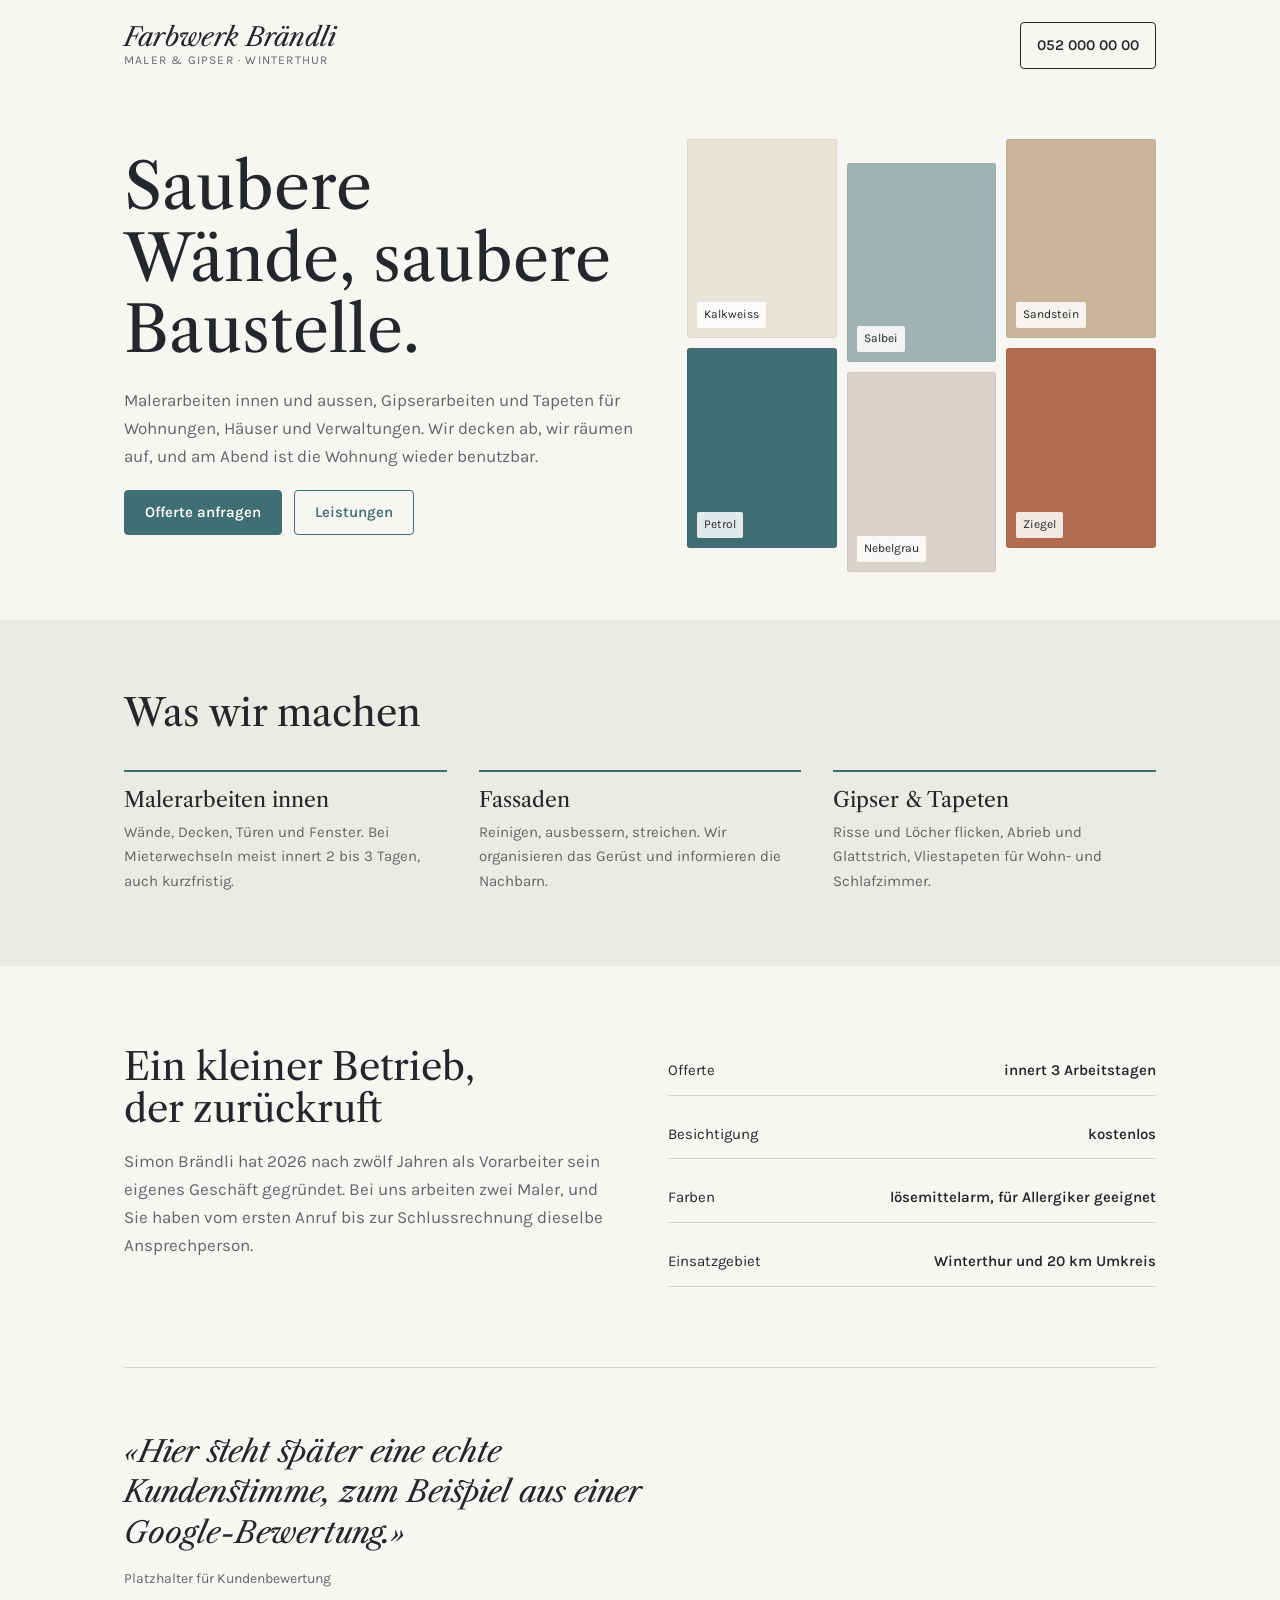
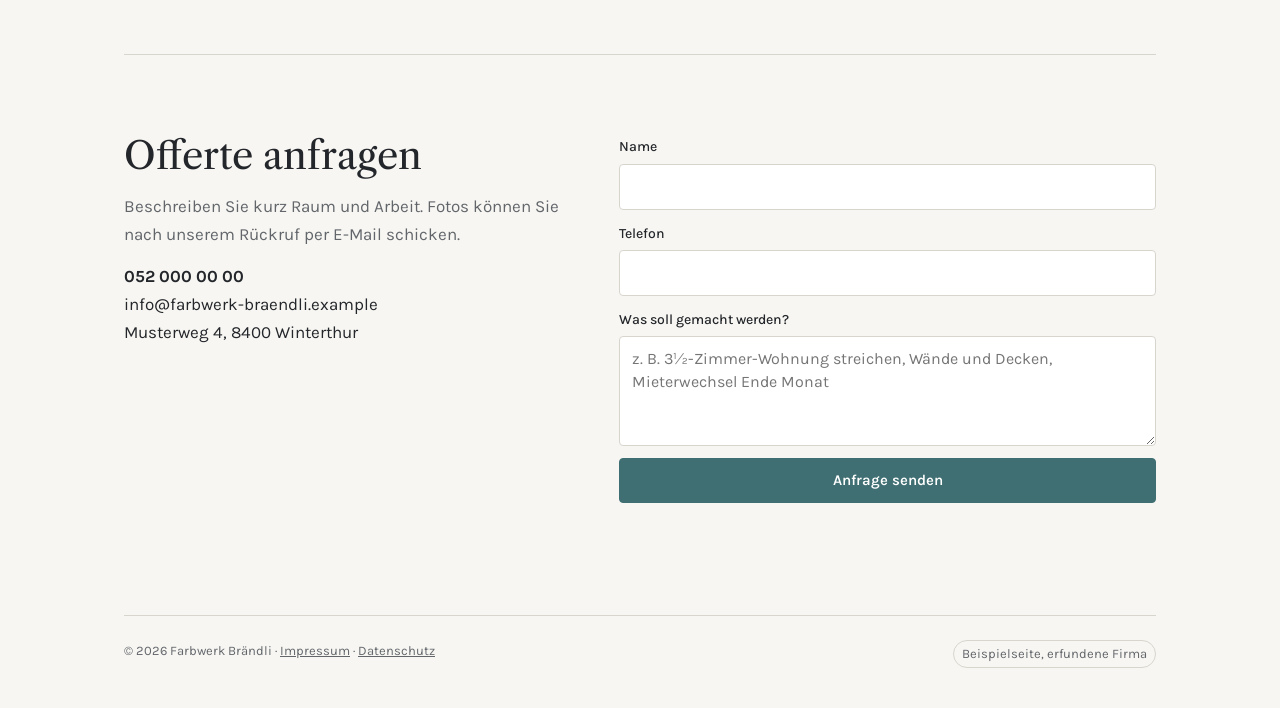
==== farbwerk-braendli/index.html @ b123215e "Übersichtsseite mit drei Beispielseiten Co-Authored-By: Claude Opus 5.5 <noreply@anthropic.com> Clau" ====
<!DOCTYPE html>
<html lang="de-CH">
<head>
<meta charset="utf-8">
<meta name="viewport" content="width=device-width, initial-scale=1">
<title>Farbwerk Brändli</title>
<link rel="preconnect" href="https://fonts.googleapis.com">
<link rel="preconnect" href="https://fonts.gstatic.com" crossorigin>
<link href="https://fonts.googleapis.com/css2?family=Libre+Caslon+Text:ital@0;1&family=Karla:wght@400;500;600&display=swap" rel="stylesheet">
<style>
:root {
  /* Layout: schmale Textspalte, Farbmuster als Bildsprache, Kontakt immer sichtbar */
  --chalk: #f7f6f2;
  --wall: #eceae4;
  --ink: #23262a;
  --muted: #62666b;
  --teal: #3f6f73;
  --line: #d8d5cd;
  --display: "Libre Caslon Text", Georgia, serif;
  --body: "Karla", "Helvetica Neue", Arial, sans-serif;
  color-scheme: light;
}
* { box-sizing: border-box; }
html, body { margin: 0; }
body { background: var(--chalk); color: var(--ink); font: 400 17px/1.65 var(--body); }
a { color: inherit; }
a:focus-visible, button:focus-visible, input:focus-visible, textarea:focus-visible { outline: 2px solid var(--teal); outline-offset: 3px; }
.wrap { max-width: 1080px; margin: 0 auto; padding: 0 24px; }
h1, h2, h3 { font-family: var(--display); font-weight: 400; margin: 0; line-height: 1.12; text-wrap: balance; }
h1 { font-size: clamp(40px, 6vw, 64px); }
h2 { font-size: clamp(28px, 3.6vw, 38px); }
h3 { font-size: 21px; }
p { margin: 0; max-width: 60ch; }
.muted { color: var(--muted); }

header { display: flex; justify-content: space-between; align-items: center; gap: 16px; padding: 22px 0; }
.brand { text-decoration: none; display: grid; line-height: 1.1; }
.brand b { font: italic 400 26px/1 var(--display); }
.brand small { font-size: 12px; letter-spacing: .1em; text-transform: uppercase; color: var(--muted); margin-top: 4px; }
.call { text-decoration: none; font-weight: 600; font-size: 15px; padding: 10px 16px; border: 1px solid var(--ink); border-radius: 4px; }
.call:hover { background: var(--ink); color: var(--chalk); }

.hero { display: grid; grid-template-columns: 1.1fr 1fr; gap: 48px; align-items: center; padding: 48px 0 72px; }
.hero .copy { display: grid; gap: 20px; }
.hero .btns { display: flex; gap: 12px; flex-wrap: wrap; }
.btn { display: inline-block; text-decoration: none; font: 600 15px/1 var(--body); padding: 14px 20px; border-radius: 4px; border: 1px solid var(--teal); background: var(--teal); color: #fff; cursor: pointer; }
.btn.ghost { background: transparent; color: var(--teal); }

/* Farbmuster statt Stockfoto */
.swatches { display: grid; grid-template-columns: repeat(3, 1fr); gap: 10px; }
.sw { aspect-ratio: 3 / 4; border-radius: 3px; display: flex; align-items: flex-end; padding: 10px; font-size: 12px; box-shadow: inset 0 0 0 1px rgba(0,0,0,.06); }
.sw span { background: rgba(255,255,255,.85); padding: 3px 7px; border-radius: 2px; color: var(--ink); }
.sw:nth-child(2) { transform: translateY(24px); }
.sw:nth-child(5) { transform: translateY(24px); }

.band { background: var(--wall); padding: 72px 0; }
.services { display: grid; grid-template-columns: repeat(3, 1fr); gap: 32px; margin-top: 36px; }
.service { display: grid; gap: 8px; align-content: start; padding-top: 16px; border-top: 2px solid var(--teal); }
.service p { font-size: 15px; color: var(--muted); }

.split { display: grid; grid-template-columns: 1fr 1fr; gap: 56px; padding: 80px 0; align-items: start; }
.split .facts { display: grid; gap: 14px; }
.row { display: flex; justify-content: space-between; gap: 16px; padding: 12px 0; border-bottom: 1px solid var(--line); font-size: 15px; }
.row strong { font-weight: 600; }

.quote { padding: 64px 0; border-top: 1px solid var(--line); border-bottom: 1px solid var(--line); display: grid; gap: 14px; }
.quote blockquote { margin: 0; font: italic 400 clamp(22px, 3vw, 30px)/1.35 var(--display); max-width: 30ch; }

.contact { display: grid; grid-template-columns: 1fr 1.2fr; gap: 48px; padding: 80px 0; }
form { display: grid; gap: 12px; }
label { display: grid; gap: 5px; font-size: 14px; font-weight: 500; }
input, textarea { font: 400 16px/1.4 var(--body); padding: 11px 12px; border: 1px solid var(--line); border-radius: 4px; background: #fff; color: var(--ink); }
textarea { min-height: 110px; resize: vertical; }
.note { font-size: 14px; color: var(--teal); min-height: 1.4em; }

footer { border-top: 1px solid var(--line); padding: 24px 0 40px; display: flex; justify-content: space-between; gap: 16px; flex-wrap: wrap; font-size: 13px; color: var(--muted); }
.tag { display: inline-block; padding: 2px 8px; border: 1px solid var(--line); border-radius: 99px; }

@media (max-width: 820px) {
  .hero, .split, .contact { grid-template-columns: 1fr; }
  .services { grid-template-columns: 1fr; }
  .hero { padding-top: 24px; }
}
@media (prefers-reduced-motion: reduce) { * { transition: none !important; } }
</style>
</head>
<body>
<div class="wrap">
  <header>
    <a class="brand" href="#top"><b>Farbwerk Brändli</b><small>Maler &amp; Gipser · Winterthur</small></a>
    <a class="call" href="tel:+41520000000">052 000 00 00</a>
  </header>

  <section class="hero" id="top">
    <div class="copy">
      <h1>Saubere Wände, saubere Baustelle.</h1>
      <p class="muted">Malerarbeiten innen und aussen, Gipserarbeiten und Tapeten für Wohnungen, Häuser und Verwaltungen. Wir decken ab, wir räumen auf, und am Abend ist die Wohnung wieder benutzbar.</p>
      <div class="btns">
        <a class="btn" href="#offerte">Offerte anfragen</a>
        <a class="btn ghost" href="#leistungen">Leistungen</a>
      </div>
    </div>
    <div class="swatches" role="img" aria-label="Farbmuster als Platzhalter für Projektfotos">
      <div class="sw" style="background:#e9e4d8"><span>Kalkweiss</span></div>
      <div class="sw" style="background:#9fb4b1"><span>Salbei</span></div>
      <div class="sw" style="background:#c9b59a"><span>Sandstein</span></div>
      <div class="sw" style="background:#3f6f73"><span>Petrol</span></div>
      <div class="sw" style="background:#d9d3cb"><span>Nebelgrau</span></div>
      <div class="sw" style="background:#b26b4c"><span>Ziegel</span></div>
    </div>
  </section>
</div>

<section class="band" id="leistungen">
  <div class="wrap">
    <h2>Was wir machen</h2>
    <div class="services">
      <article class="service"><h3>Malerarbeiten innen</h3><p>Wände, Decken, Türen und Fenster. Bei Mieterwechseln meist innert 2 bis 3 Tagen, auch kurzfristig.</p></article>
      <article class="service"><h3>Fassaden</h3><p>Reinigen, ausbessern, streichen. Wir organisieren das Gerüst und informieren die Nachbarn.</p></article>
      <article class="service"><h3>Gipser &amp; Tapeten</h3><p>Risse und Löcher flicken, Abrieb und Glattstrich, Vliestapeten für Wohn- und Schlafzimmer.</p></article>
    </div>
  </div>
</section>

<div class="wrap">
  <section class="split">
    <div style="display:grid;gap:16px">
      <h2>Ein kleiner Betrieb, der zurückruft</h2>
      <p class="muted">Simon Brändli hat 2026 nach zwölf Jahren als Vorarbeiter sein eigenes Geschäft gegründet. Bei uns arbeiten zwei Maler, und Sie haben vom ersten Anruf bis zur Schlussrechnung dieselbe Ansprechperson.</p>
    </div>
    <div class="facts">
      <div class="row"><span>Offerte</span><strong>innert 3 Arbeitstagen</strong></div>
      <div class="row"><span>Besichtigung</span><strong>kostenlos</strong></div>
      <div class="row"><span>Farben</span><strong>lösemittelarm, für Allergiker geeignet</strong></div>
      <div class="row"><span>Einsatzgebiet</span><strong>Winterthur und 20 km Umkreis</strong></div>
    </div>
  </section>

  <section class="quote">
    <blockquote>«Hier steht später eine echte Kundenstimme, zum Beispiel aus einer Google-Bewertung.»</blockquote>
    <span class="muted" style="font-size:14px">Platzhalter für Kundenbewertung</span>
  </section>

  <section class="contact" id="offerte">
    <div style="display:grid;gap:14px;align-content:start">
      <h2>Offerte anfragen</h2>
      <p class="muted">Beschreiben Sie kurz Raum und Arbeit. Fotos können Sie nach unserem Rückruf per E-Mail schicken.</p>
      <p><strong>052 000 00 00</strong><br>info@farbwerk-braendli.example<br>Musterweg 4, 8400 Winterthur</p>
    </div>
    <form id="form" novalidate>
      <label for="f-name">Name<input id="f-name" autocomplete="name"></label>
      <label for="f-tel">Telefon<input id="f-tel" type="tel" autocomplete="tel"></label>
      <label for="f-msg">Was soll gemacht werden?<textarea id="f-msg" placeholder="z. B. 3½-Zimmer-Wohnung streichen, Wände und Decken, Mieterwechsel Ende Monat"></textarea></label>
      <button class="btn" type="submit">Anfrage senden</button>
      <p class="note" id="note" role="status"></p>
    </form>
  </section>

  <footer>
    <span>© 2026 Farbwerk Brändli · <a href="#top">Impressum</a> · <a href="#top">Datenschutz</a></span>
    <span class="tag">Beispielseite, erfundene Firma</span>
  </footer>
</div>
<script>
document.getElementById('form').addEventListener('submit', function (e) {
  e.preventDefault();
  var n = document.getElementById('f-name').value.trim();
  document.getElementById('note').textContent = n
    ? 'Danke, ' + n + '. Beispielseite: Auf einer echten Seite ginge die Anfrage jetzt per E-Mail an den Betrieb.'
    : 'Bitte geben Sie Ihren Namen an.';
});
</script>
</body>
</html>
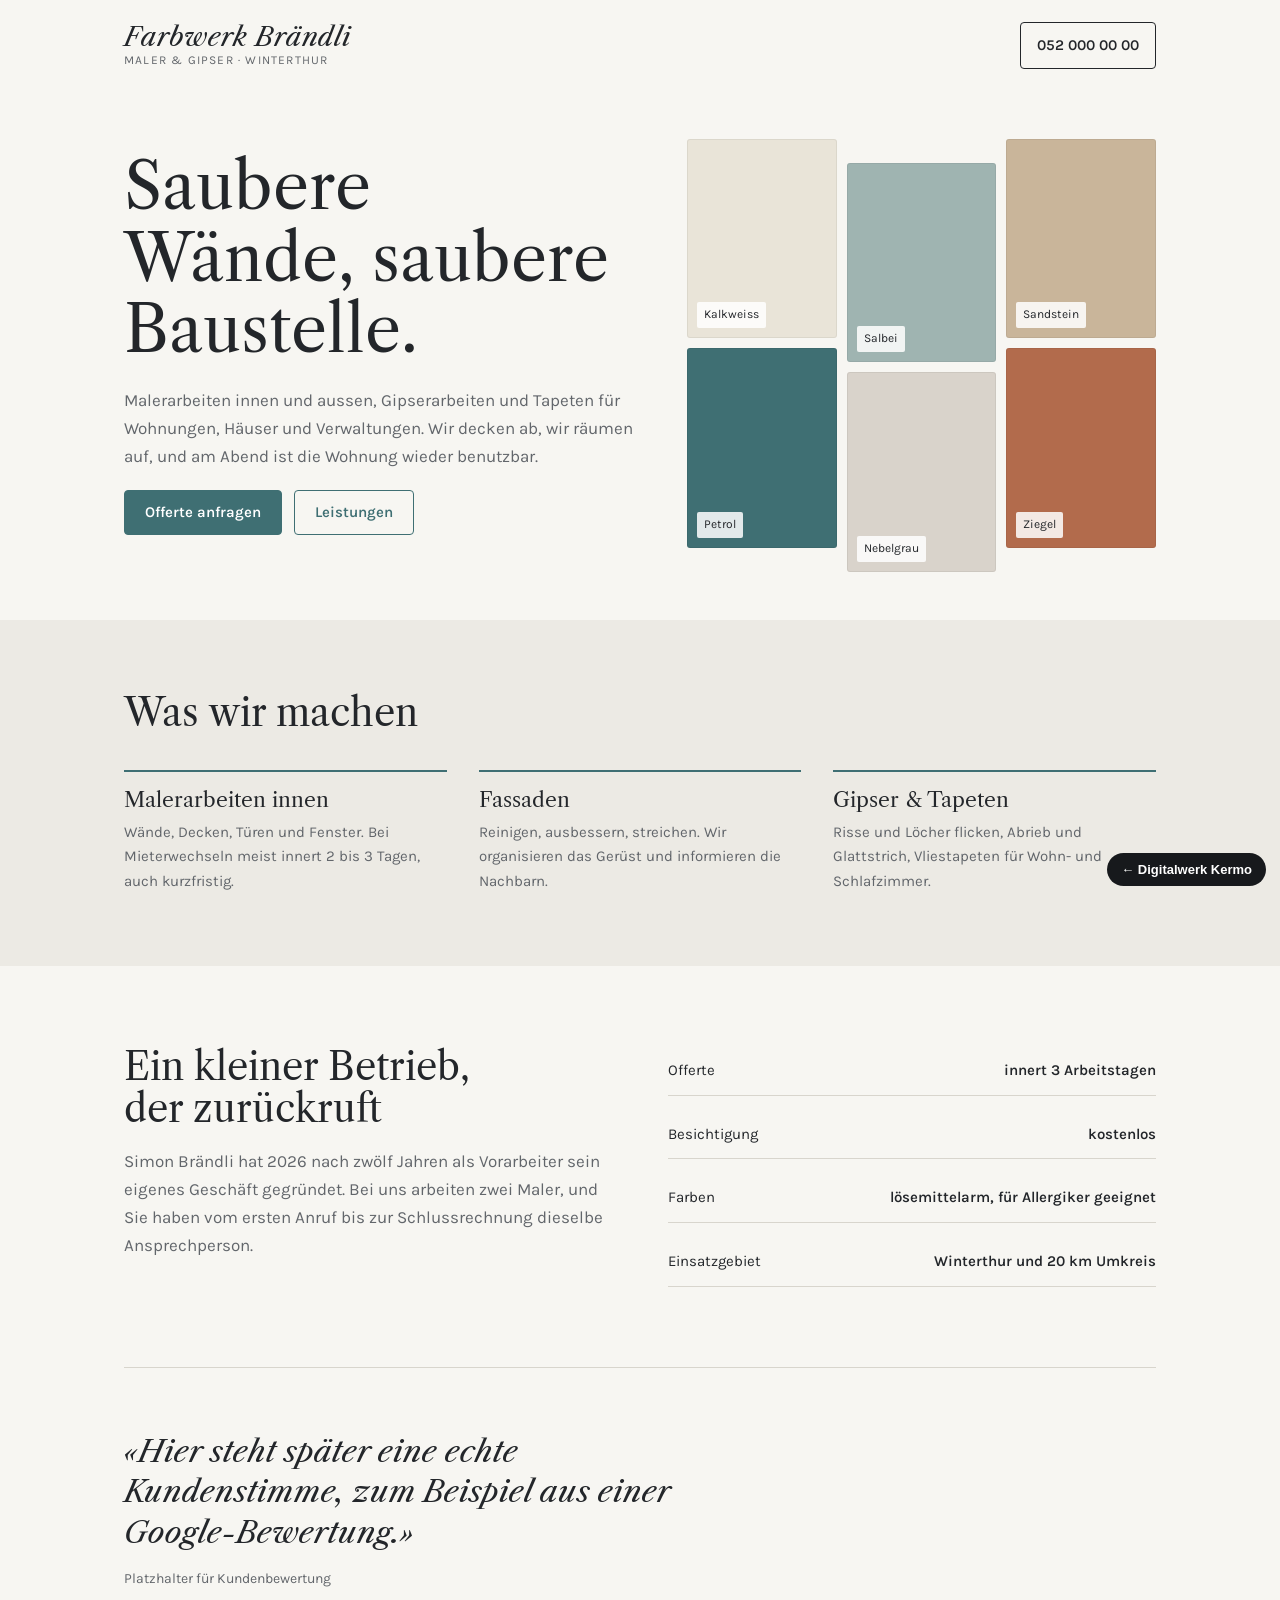
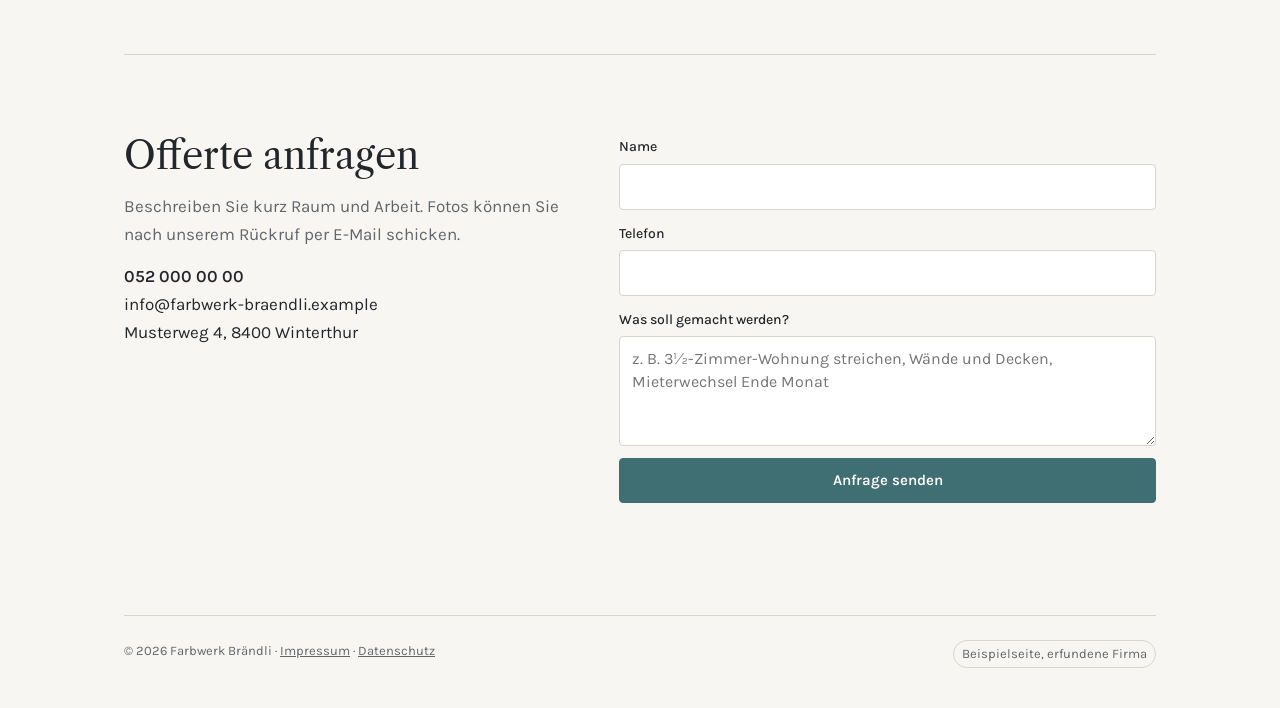
==== commit e1ee325f: "Kontakt, Impressum und Datenschutz; Schriften lokal statt von Google Co-Authored-By: Claude Opus 5.5" ====
--- a/farbwerk-braendli/index.html
+++ b/farbwerk-braendli/index.html
@@ -4,9 +4,7 @@
 <meta charset="utf-8">
 <meta name="viewport" content="width=device-width, initial-scale=1">
 <title>Farbwerk Brändli</title>
-<link rel="preconnect" href="https://fonts.googleapis.com">
-<link rel="preconnect" href="https://fonts.gstatic.com" crossorigin>
-<link href="https://fonts.googleapis.com/css2?family=Libre+Caslon+Text:ital@0;1&family=Karla:wght@400;500;600&display=swap" rel="stylesheet">
+<link href="../fonts/fonts.css" rel="stylesheet">
 <style>
 :root {
   /* Layout: schmale Textspalte, Farbmuster als Bildsprache, Kontakt immer sichtbar */
@@ -85,6 +83,7 @@
 </style>
 </head>
 <body>
+<a href="../" style="position:fixed;right:14px;bottom:14px;z-index:50;background:#17191c;color:#fff;font:600 13px/1 sans-serif;padding:10px 14px;border-radius:99px;text-decoration:none">← Digitalwerk Kermo</a>
 <div class="wrap">
   <header>
     <a class="brand" href="#top"><b>Farbwerk Brändli</b><small>Maler &amp; Gipser · Winterthur</small></a>
--- a/fonts/fonts.css
+++ b/fonts/fonts.css
@@ -0,0 +1,18 @@
+@font-face{font-family:'Schibsted Grotesk';font-style:normal;font-weight:500;font-display:swap;src:url('schibsted-grotesk-latin-500-normal.woff2') format('woff2');}
+@font-face{font-family:'Schibsted Grotesk';font-style:normal;font-weight:600;font-display:swap;src:url('schibsted-grotesk-latin-600-normal.woff2') format('woff2');}
+@font-face{font-family:'Schibsted Grotesk';font-style:normal;font-weight:700;font-display:swap;src:url('schibsted-grotesk-latin-700-normal.woff2') format('woff2');}
+@font-face{font-family:'Source Sans 3';font-style:normal;font-weight:400;font-display:swap;src:url('source-sans-3-latin-400-normal.woff2') format('woff2');}
+@font-face{font-family:'Source Sans 3';font-style:normal;font-weight:600;font-display:swap;src:url('source-sans-3-latin-600-normal.woff2') format('woff2');}
+@font-face{font-family:'Cormorant Garamond';font-style:normal;font-weight:400;font-display:swap;src:url('cormorant-garamond-latin-400-normal.woff2') format('woff2');}
+@font-face{font-family:'Cormorant Garamond';font-style:normal;font-weight:500;font-display:swap;src:url('cormorant-garamond-latin-500-normal.woff2') format('woff2');}
+@font-face{font-family:'Cormorant Garamond';font-style:italic;font-weight:400;font-display:swap;src:url('cormorant-garamond-latin-400-italic.woff2') format('woff2');}
+@font-face{font-family:'Work Sans';font-style:normal;font-weight:400;font-display:swap;src:url('work-sans-latin-400-normal.woff2') format('woff2');}
+@font-face{font-family:'Work Sans';font-style:normal;font-weight:500;font-display:swap;src:url('work-sans-latin-500-normal.woff2') format('woff2');}
+@font-face{font-family:'Libre Caslon Text';font-style:normal;font-weight:400;font-display:swap;src:url('libre-caslon-text-latin-400-normal.woff2') format('woff2');}
+@font-face{font-family:'Libre Caslon Text';font-style:italic;font-weight:400;font-display:swap;src:url('libre-caslon-text-latin-400-italic.woff2') format('woff2');}
+@font-face{font-family:'Karla';font-style:normal;font-weight:400;font-display:swap;src:url('karla-latin-400-normal.woff2') format('woff2');}
+@font-face{font-family:'Karla';font-style:normal;font-weight:500;font-display:swap;src:url('karla-latin-500-normal.woff2') format('woff2');}
+@font-face{font-family:'Karla';font-style:normal;font-weight:600;font-display:swap;src:url('karla-latin-600-normal.woff2') format('woff2');}
+@font-face{font-family:'Archivo';font-style:normal;font-weight:500;font-display:swap;src:url('archivo-latin-500-normal.woff2') format('woff2');}
+@font-face{font-family:'Archivo';font-style:normal;font-weight:600;font-display:swap;src:url('archivo-latin-600-normal.woff2') format('woff2');}
+@font-face{font-family:'Archivo';font-style:normal;font-weight:700;font-display:swap;src:url('archivo-latin-700-normal.woff2') format('woff2');}
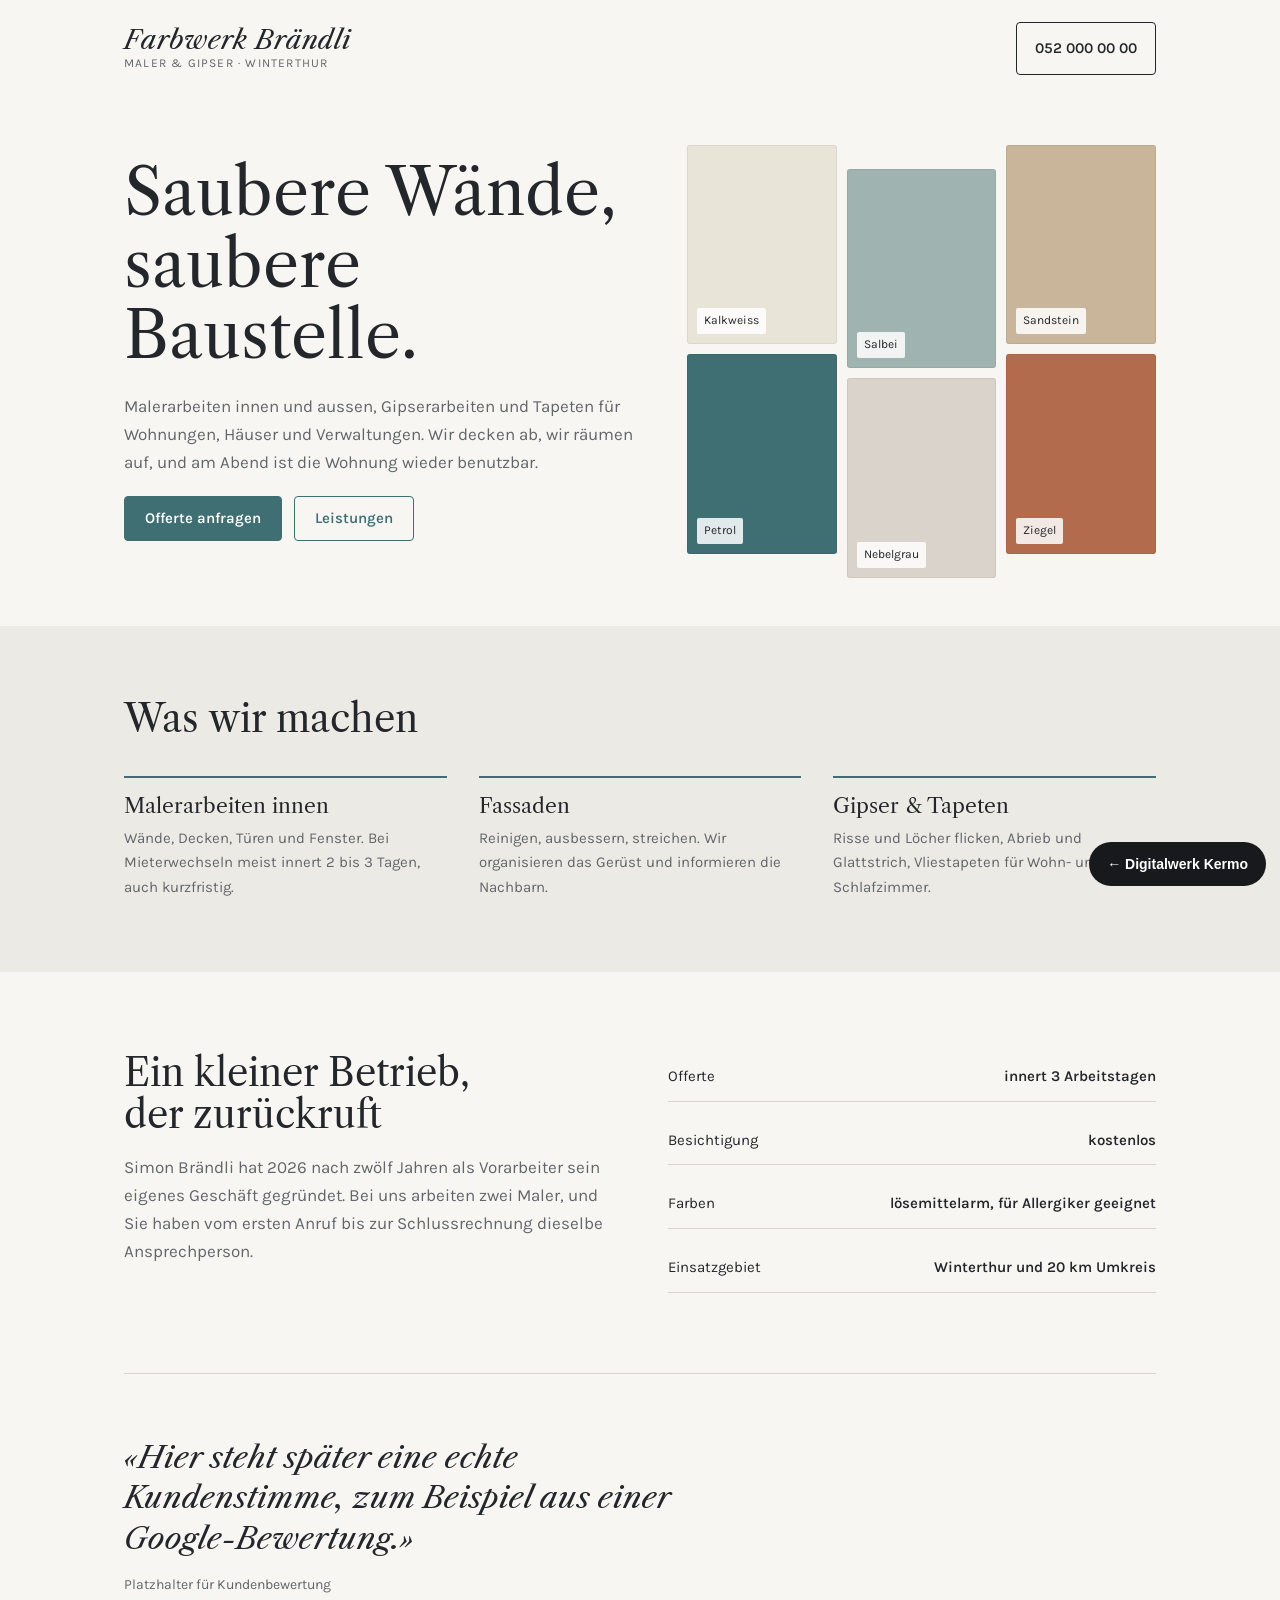
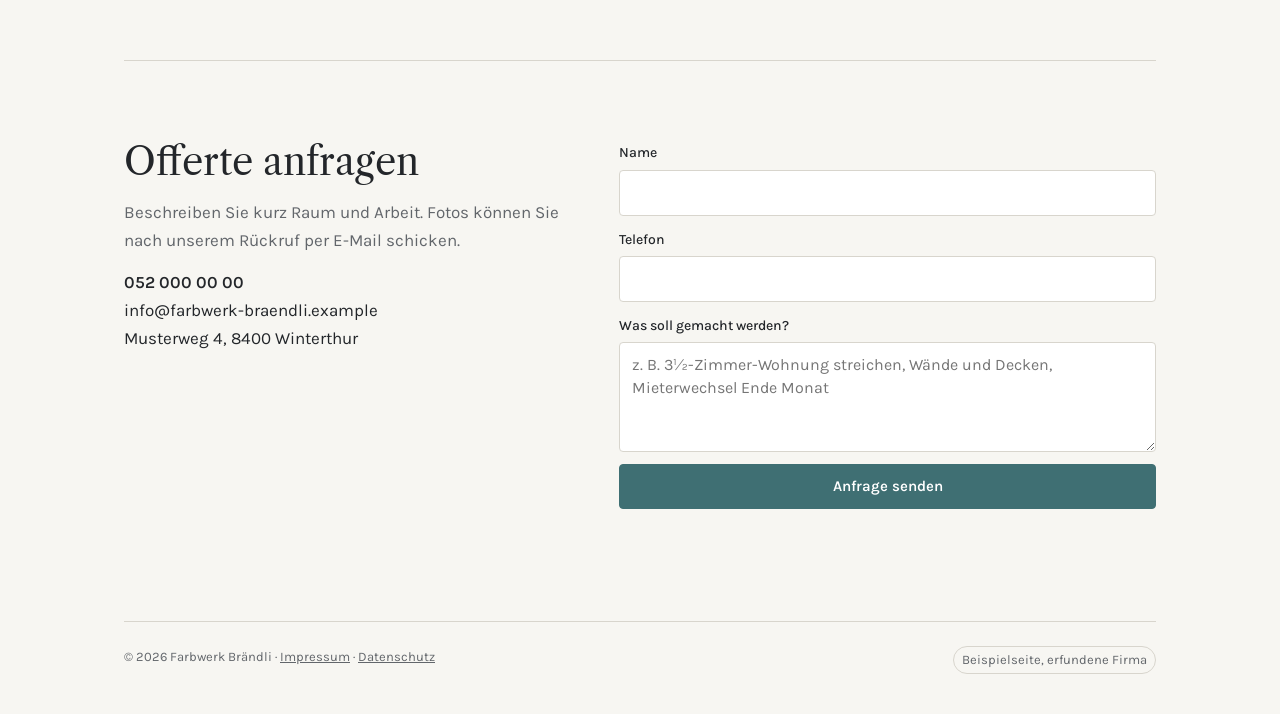
==== commit 6182cc20: "Beispielseiten: Feinschliff nach Webseiten-Check - Senn: neue Bad-Illustration im Einstieg, Offertfo" ====
--- a/farbwerk-braendli/index.html
+++ b/farbwerk-braendli/index.html
@@ -3,7 +3,10 @@
 <head>
 <meta charset="utf-8">
 <meta name="viewport" content="width=device-width, initial-scale=1">
-<title>Farbwerk Brändli</title>
+<meta name="robots" content="noindex">
+<title>Farbwerk Brändli – Maler und Gipser in Winterthur (Beispiel)</title>
+<meta name="description" content="Beispielseite eines erfundenen Malergeschäfts: Malerarbeiten innen, Fassaden, Gipser- und Tapetenarbeiten.">
+<link rel="icon" href="favicon.svg" type="image/svg+xml">
 <link href="../fonts/fonts.css" rel="stylesheet">
 <style>
 :root {
@@ -35,7 +38,7 @@
 .brand { text-decoration: none; display: grid; line-height: 1.1; }
 .brand b { font: italic 400 26px/1 var(--display); }
 .brand small { font-size: 12px; letter-spacing: .1em; text-transform: uppercase; color: var(--muted); margin-top: 4px; }
-.call { text-decoration: none; font-weight: 600; font-size: 15px; padding: 10px 16px; border: 1px solid var(--ink); border-radius: 4px; }
+.call { text-decoration: none; font-weight: 600; font-size: 15px; padding: 13px 18px; min-height: 44px; display: inline-flex; align-items: center; border: 1px solid var(--ink); border-radius: 4px; }
 .call:hover { background: var(--ink); color: var(--chalk); }
 
 .hero { display: grid; grid-template-columns: 1.1fr 1fr; gap: 48px; align-items: center; padding: 48px 0 72px; }
@@ -83,16 +86,19 @@
 </style>
 </head>
 <body>
-<a href="../" style="position:fixed;right:14px;bottom:14px;z-index:50;background:#17191c;color:#fff;font:600 13px/1 sans-serif;padding:10px 14px;border-radius:99px;text-decoration:none">← Digitalwerk Kermo</a>
+<a href="../" style="position:fixed;right:14px;bottom:14px;z-index:50;background:#17191c;color:#fff;font:600 14px/1 sans-serif;padding:15px 18px;min-height:44px;border-radius:99px;text-decoration:none">← Digitalwerk Kermo</a>
 <div class="wrap">
   <header>
     <a class="brand" href="#top"><b>Farbwerk Brändli</b><small>Maler &amp; Gipser · Winterthur</small></a>
     <a class="call" href="tel:+41520000000">052 000 00 00</a>
   </header>
+</div>
+<main>
+<div class="wrap">
 
   <section class="hero" id="top">
     <div class="copy">
-      <h1>Saubere Wände, saubere Baustelle.</h1>
+      <h1>Saubere Wände,<br>saubere Baustelle.</h1>
       <p class="muted">Malerarbeiten innen und aussen, Gipserarbeiten und Tapeten für Wohnungen, Häuser und Verwaltungen. Wir decken ab, wir räumen auf, und am Abend ist die Wohnung wieder benutzbar.</p>
       <div class="btns">
         <a class="btn" href="#offerte">Offerte anfragen</a>
@@ -155,6 +161,9 @@
     </form>
   </section>
 
+</div>
+</main>
+<div class="wrap">
   <footer>
     <span>© 2026 Farbwerk Brändli · <a href="#top">Impressum</a> · <a href="#top">Datenschutz</a></span>
     <span class="tag">Beispielseite, erfundene Firma</span>
--- a/fonts/fonts.css
+++ b/fonts/fonts.css
@@ -16,3 +16,7 @@
 @font-face{font-family:'Archivo';font-style:normal;font-weight:500;font-display:swap;src:url('archivo-latin-500-normal.woff2') format('woff2');}
 @font-face{font-family:'Archivo';font-style:normal;font-weight:600;font-display:swap;src:url('archivo-latin-600-normal.woff2') format('woff2');}
 @font-face{font-family:'Archivo';font-style:normal;font-weight:700;font-display:swap;src:url('archivo-latin-700-normal.woff2') format('woff2');}
+@font-face{font-family:'Outfit';font-style:normal;font-weight:300;font-display:swap;src:url('outfit-latin-300-normal.woff2') format('woff2');}
+@font-face{font-family:'Outfit';font-style:normal;font-weight:400;font-display:swap;src:url('outfit-latin-400-normal.woff2') format('woff2');}
+@font-face{font-family:'Outfit';font-style:normal;font-weight:500;font-display:swap;src:url('outfit-latin-500-normal.woff2') format('woff2');}
+@font-face{font-family:'Outfit';font-style:normal;font-weight:600;font-display:swap;src:url('outfit-latin-600-normal.woff2') format('woff2');}
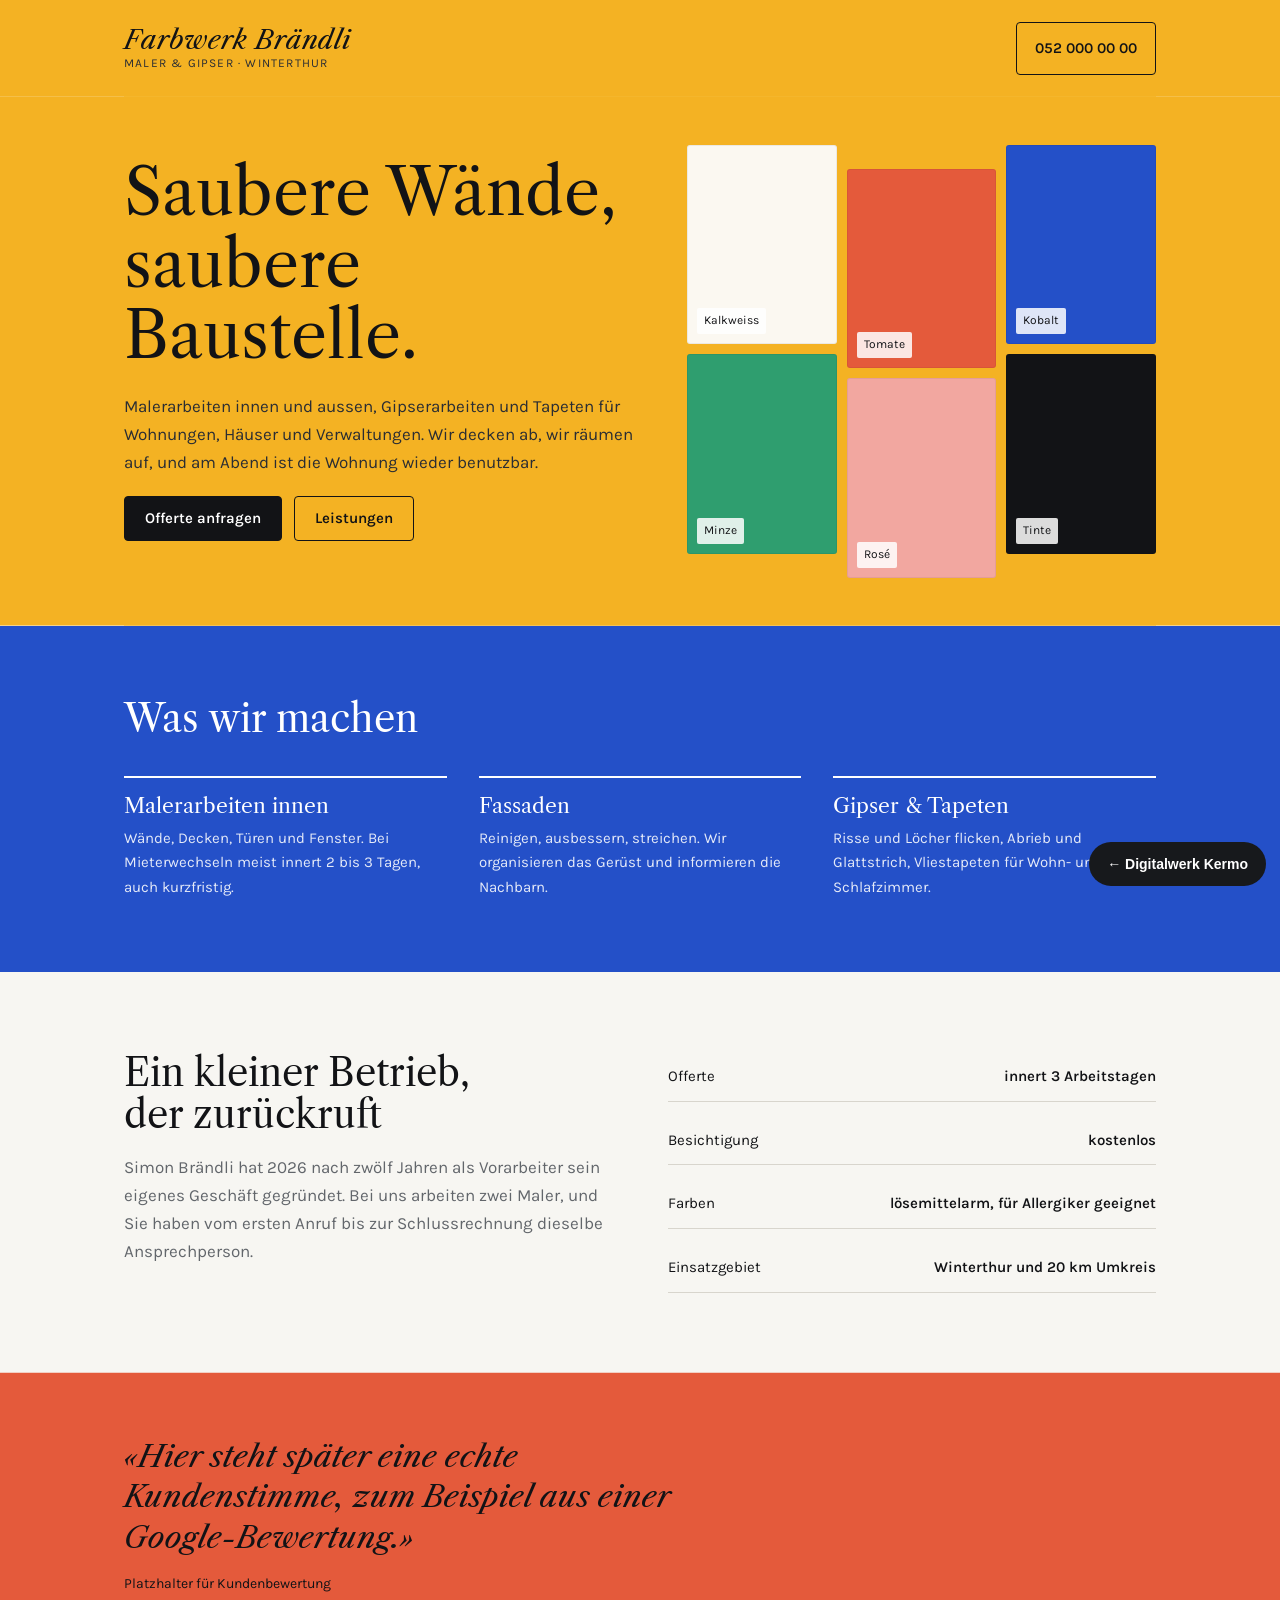
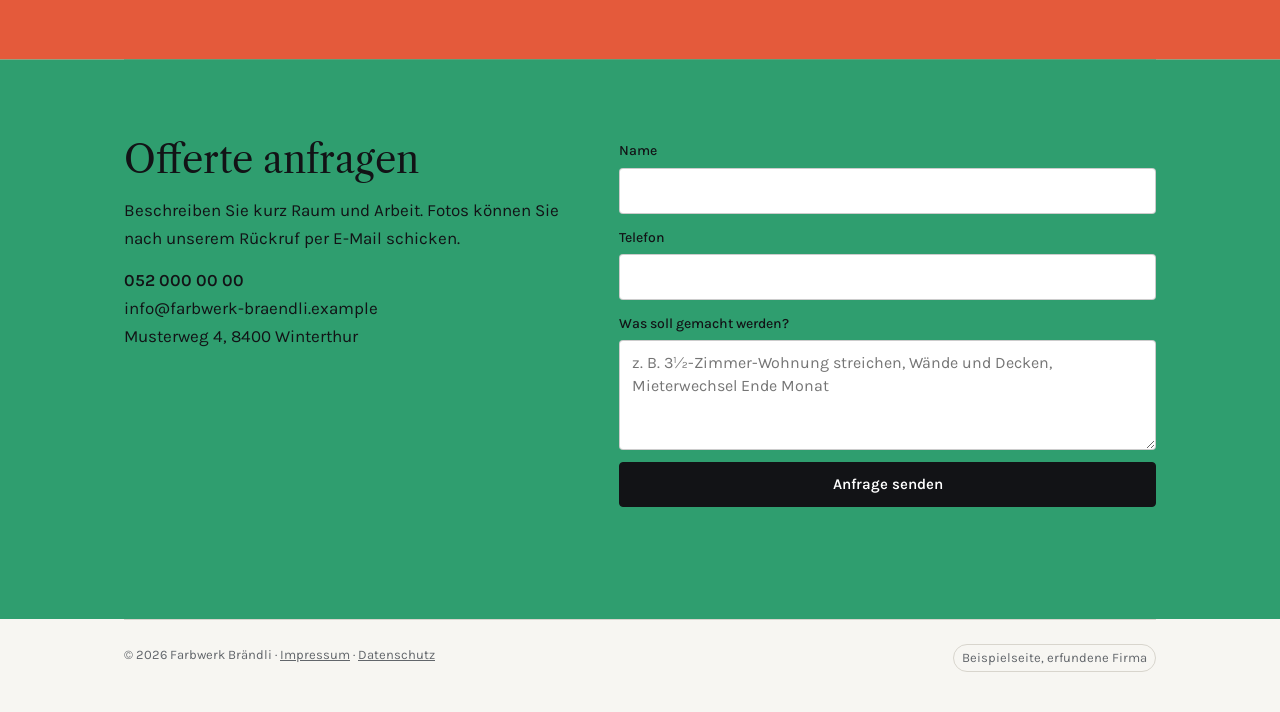
==== commit a5234f19: "Beispielseiten mit eigenen Farbwelten: Tannwald dunkel, Farbwerk bunt - Tannwald Bau: dunkle Variant" ====
--- a/farbwerk-braendli/index.html
+++ b/farbwerk-braendli/index.html
@@ -13,9 +13,14 @@
   /* Layout: schmale Textspalte, Farbmuster als Bildsprache, Kontakt immer sichtbar */
   --chalk: #f7f6f2;
   --wall: #eceae4;
-  --ink: #23262a;
+  --ink: #121316;
   --muted: #62666b;
-  --teal: #3f6f73;
+  --teal: #121316; /* Knöpfe und Fokus: Tinte, damit sie auf jeder Farbe funktionieren */
+  /* Bunte Variante: Farbfächer – jede Fläche ist ein Farbton aus dem Sortiment */
+  --sun: #f4b223;
+  --cobalt: #2450c8;
+  --tomato: #e45a3b;
+  --mint: #2f9e6f;
   --line: #d8d5cd;
   --display: "Libre Caslon Text", Georgia, serif;
   --body: "Karla", "Helvetica Neue", Arial, sans-serif;
@@ -83,6 +88,21 @@
   .hero { padding-top: 24px; }
 }
 @media (prefers-reduced-motion: reduce) { * { transition: none !important; } }
+
+/* Farbflächen über die ganze Breite */
+header, .hero, .quote, .contact { position: relative; }
+header, .hero { background: var(--sun); box-shadow: 0 0 0 100vmax var(--sun); clip-path: inset(0 -100vmax); }
+.hero .muted, .brand small { color: #2a2d33; }
+.band { background: var(--cobalt); color: #fff; }
+.band .service { border-top-color: #fff; }
+.band .service p { color: rgb(255 255 255 / .88); }
+.quote { background: var(--tomato); box-shadow: 0 0 0 100vmax var(--tomato); clip-path: inset(0 -100vmax); border: 0; margin-top: 0; }
+.quote .muted { color: var(--ink); }
+.contact { background: var(--mint); box-shadow: 0 0 0 100vmax var(--mint); clip-path: inset(0 -100vmax); }
+.contact .muted { color: var(--ink); }
+.contact input, .contact textarea { border-color: rgb(0 0 0 / .2); }
+.note { color: var(--ink); font-weight: 600; }
+.btn.ghost { border-color: var(--ink); }
 </style>
 </head>
 <body>
@@ -106,12 +126,12 @@
       </div>
     </div>
     <div class="swatches" role="img" aria-label="Farbmuster als Platzhalter für Projektfotos">
-      <div class="sw" style="background:#e9e4d8"><span>Kalkweiss</span></div>
-      <div class="sw" style="background:#9fb4b1"><span>Salbei</span></div>
-      <div class="sw" style="background:#c9b59a"><span>Sandstein</span></div>
-      <div class="sw" style="background:#3f6f73"><span>Petrol</span></div>
-      <div class="sw" style="background:#d9d3cb"><span>Nebelgrau</span></div>
-      <div class="sw" style="background:#b26b4c"><span>Ziegel</span></div>
+      <div class="sw" style="background:#fbf8f1"><span>Kalkweiss</span></div>
+      <div class="sw" style="background:#e45a3b"><span>Tomate</span></div>
+      <div class="sw" style="background:#2450c8"><span>Kobalt</span></div>
+      <div class="sw" style="background:#2f9e6f"><span>Minze</span></div>
+      <div class="sw" style="background:#f2a7a0"><span>Rosé</span></div>
+      <div class="sw" style="background:#121316"><span>Tinte</span></div>
     </div>
   </section>
 </div>
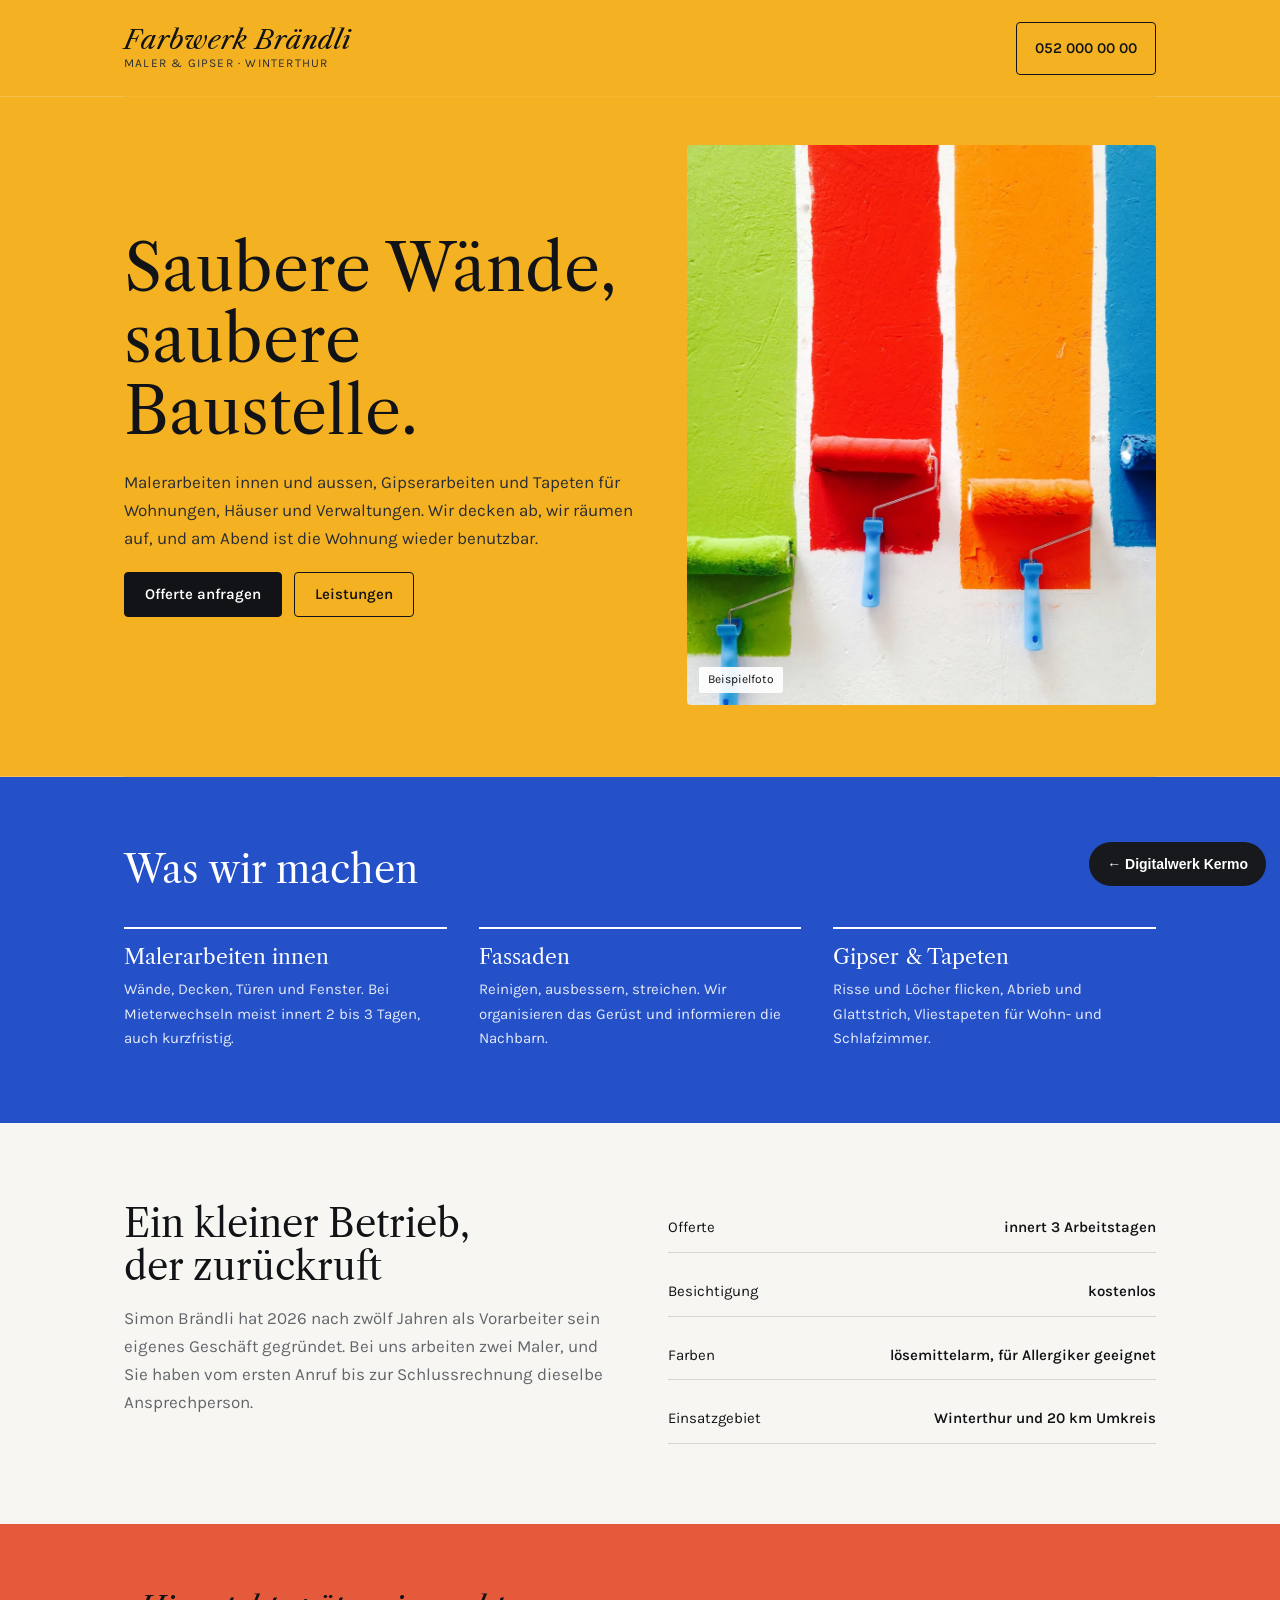
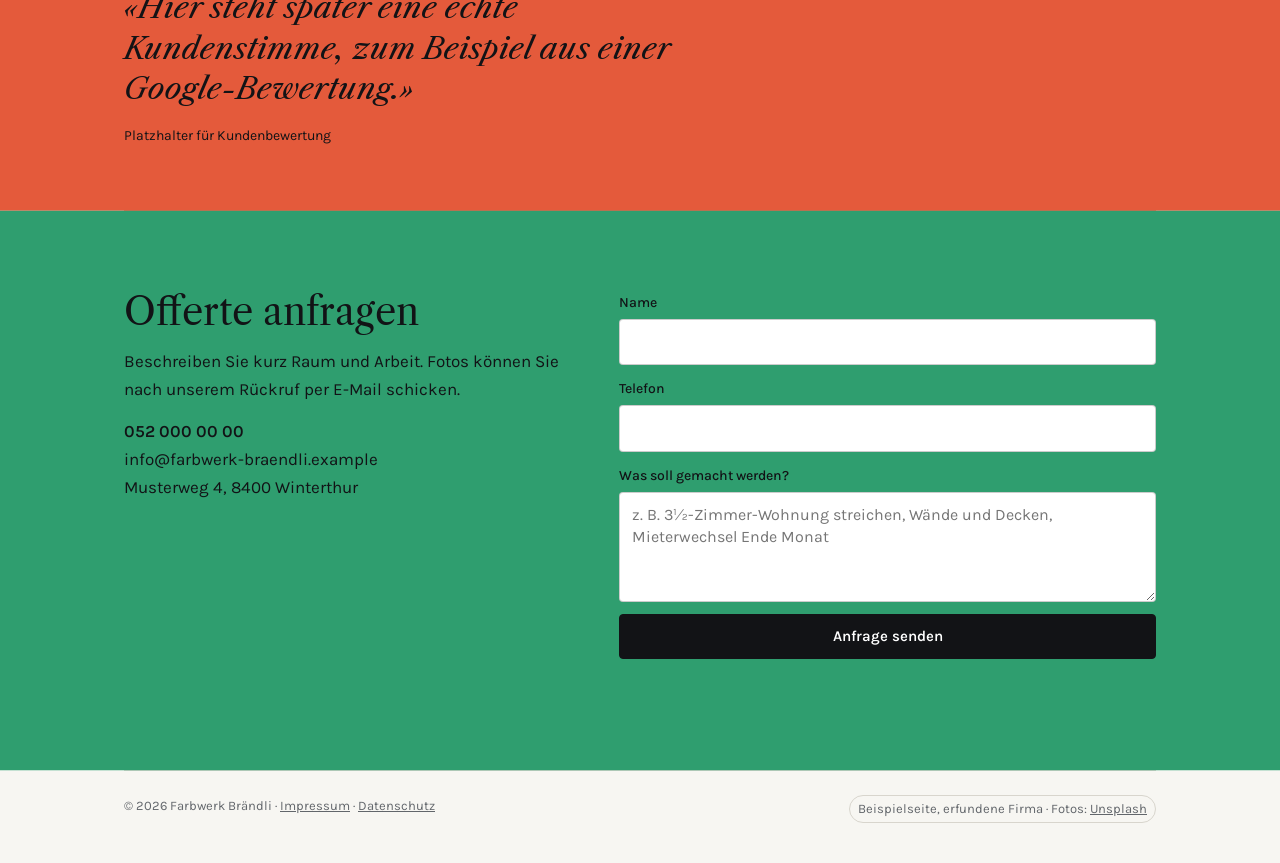
==== commit f5361a83: "Beispielseiten: Fotos von Unsplash statt Platzhalter - Senn Sanitär: Bad im Einstieg, Dusche, Lavabo" ====
--- a/farbwerk-braendli/index.html
+++ b/farbwerk-braendli/index.html
@@ -103,6 +103,9 @@
 .contact input, .contact textarea { border-color: rgb(0 0 0 / .2); }
 .note { color: var(--ink); font-weight: 600; }
 .btn.ghost { border-color: var(--ink); }
+.photo { margin: 0; position: relative; border-radius: 4px; overflow: hidden; aspect-ratio: 4 / 5; max-height: 560px; justify-self: end; width: 100%; }
+.photo img { width: 100%; height: 100%; object-fit: cover; display: block; }
+.photo figcaption { position: absolute; left: 12px; bottom: 12px; font-size: 12px; background: rgb(255 255 255 / .9); color: var(--ink); padding: 3px 9px; border-radius: 2px; }
 </style>
 </head>
 <body>
@@ -125,13 +128,7 @@
         <a class="btn ghost" href="#leistungen">Leistungen</a>
       </div>
     </div>
-    <div class="swatches" role="img" aria-label="Farbmuster als Platzhalter für Projektfotos">
-      <div class="sw" style="background:#fbf8f1"><span>Kalkweiss</span></div>
-      <div class="sw" style="background:#e45a3b"><span>Tomate</span></div>
-      <div class="sw" style="background:#2450c8"><span>Kobalt</span></div>
-      <div class="sw" style="background:#2f9e6f"><span>Minze</span></div>
-      <div class="sw" style="background:#f2a7a0"><span>Rosé</span></div>
-      <div class="sw" style="background:#121316"><span>Tinte</span></div>
+    <figure class="photo"><img src="../img/fotos/farbwerk-roller.webp" alt="Farbroller auf einer Wand mit grünen, roten, orangen und blauen Bahnen" loading="eager" decoding="async"><figcaption>Beispielfoto</figcaption></figure>
     </div>
   </section>
 </div>
@@ -186,7 +183,7 @@
 <div class="wrap">
   <footer>
     <span>© 2026 Farbwerk Brändli · <a href="#top">Impressum</a> · <a href="#top">Datenschutz</a></span>
-    <span class="tag">Beispielseite, erfundene Firma</span>
+    <span class="tag">Beispielseite, erfundene Firma · Fotos: <a href="https://unsplash.com/license">Unsplash</a></span>
   </footer>
 </div>
 <script>
